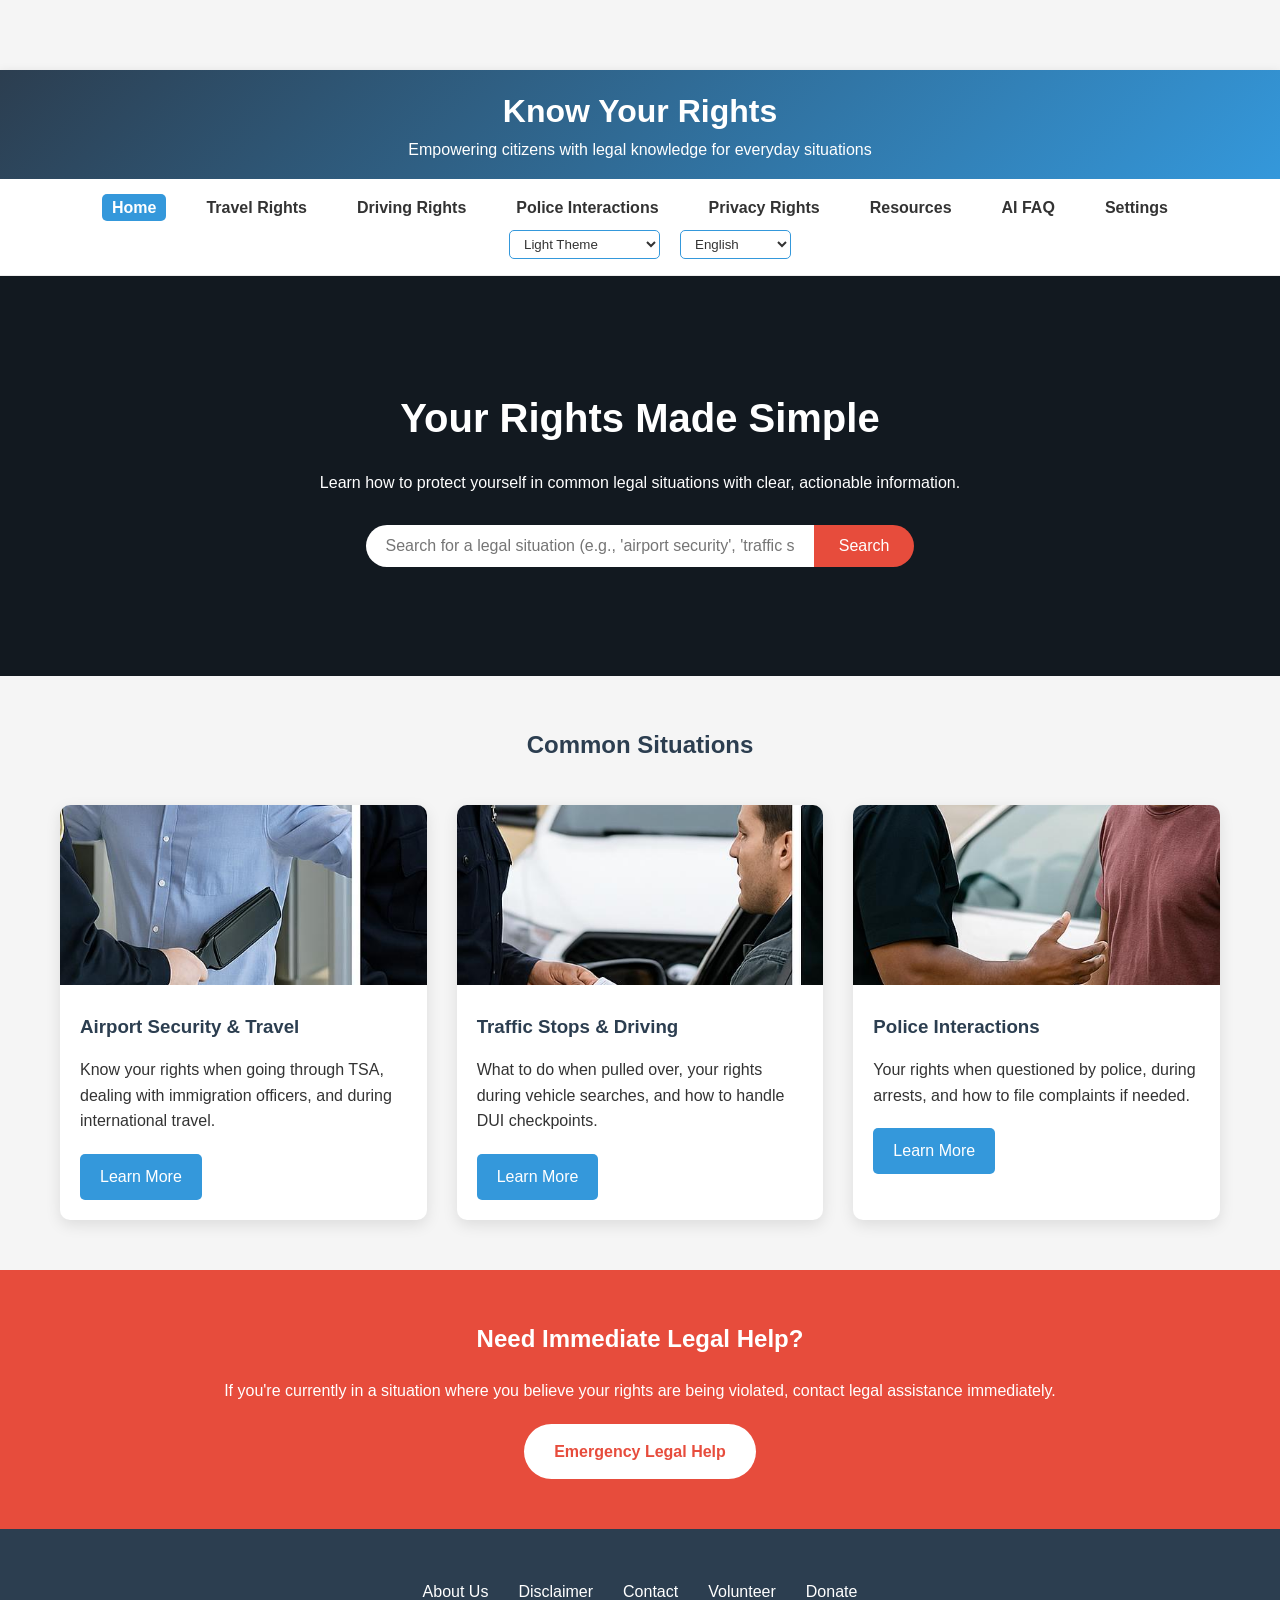
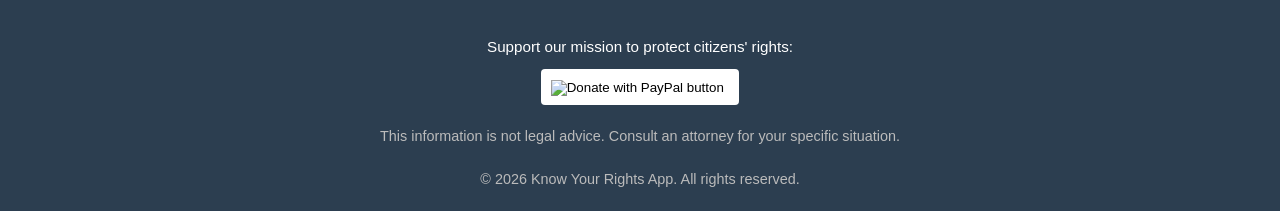
==== index.html @ 6a8055f2 "deploy: static site from legal101" ====
<!DOCTYPE html>
<html lang="en">
<head>
    <meta charset="UTF-8">
    <meta name="viewport" content="width=device-width, initial-scale=1.0">
    <title>Know Your Rights - Legal Help for Citizens</title>
    <link rel="stylesheet" href="styles.css">
</head>
<body>
    <header>
        <div class="container">
            <h1 id="main-title">Know Your Rights</h1>
            <p id="main-subtitle">Empowering citizens with legal knowledge for everyday situations</p>
        </div>
    </header>
    
    <nav>
        <div class="container">
            <ul class="nav-links">
                <li><a href="#" class="active" data-translate="nav_home">Home</a></li>
                <li><a href="#travel" data-translate="nav_travel">Travel Rights</a></li>
                <li><a href="#driving" data-translate="nav_driving">Driving Rights</a></li>
                <li><a href="#police" data-translate="nav_police">Police Interactions</a></li>
                <li><a href="#privacy" data-translate="nav_privacy">Privacy Rights</a></li>
                <li><a href="#resources" data-translate="nav_resources">Resources</a></li>
                <li><a href="#faq" data-translate="nav_faq">AI FAQ</a></li>
                <li><a href="#settings" data-translate="nav_settings">Settings</a></li>
            </ul>
            
            <div class="utility-controls">
                <select class="theme-selector" id="themeSelector">
                    <option value="default" data-translate="theme_light">Light Theme</option>
                    <option value="dark" data-translate="theme_dark">Dark Theme</option>
                    <option value="high-contrast" data-translate="theme_contrast">High Contrast</option>
                    <option value="nature" data-translate="theme_nature">Nature Theme</option>
                    <option value="ocean" data-translate="theme_ocean">Ocean Theme</option>
                    <option value="sunset" data-translate="theme_sunset">Sunset Theme</option>
                    <option value="accessible" data-translate="theme_accessible">Accessible Theme</option>
                </select>
                
                <select class="language-selector" id="languageSelector">
                    <option value="en" data-translate="lang_en">English</option>
                    <option value="es" data-translate="lang_es">Español</option>
                    <option value="fr" data-translate="lang_fr">Français</option>
                    <option value="de" data-translate="lang_de">Deutsch</option>
                    <option value="hi" data-translate="lang_hi">हिन्दी</option>
                    <option value="ar" data-translate="lang_ar">العربية</option>
                    <option value="zh" data-translate="lang_zh">中文</option>
                    <option value="ru" data-translate="lang_ru">Русский</option>
                    <option value="pt" data-translate="lang_pt">Português</option>
                    <option value="ja" data-translate="lang_ja">日本語</option>
                    <option value="ko" data-translate="lang_ko">한국어</option>
                    <option value="it" data-translate="lang_it">Italiano</option>
                    <option value="vi" data-translate="lang_vi">Tiếng Việt</option>
                    <option value="tl" data-translate="lang_tl">Tagalog</option>
                    <option value="fa" data-translate="lang_fa">فارسی</option>
                    <option value="pl" data-translate="lang_pl">Polski</option>
                    <option value="ur" data-translate="lang_ur">اردو</option>
                    <option value="bn" data-translate="lang_bn">বাংলা</option>
                    <option value="th" data-translate="lang_th">ไทย</option>
                    <option value="tr" data-translate="lang_tr">Türkçe</option>
                    <option value="he" data-translate="lang_he">עברית</option>
                    <option value="nl" data-translate="lang_nl">Nederlands</option>
                    <option value="sv" data-translate="lang_sv">Svenska</option>
                    <option value="no" data-translate="lang_no">Norsk</option>
                    <option value="fi" data-translate="lang_fi">Suomi</option>
                    <option value="da" data-translate="lang_da">Dansk</option>
                    <option value="hu" data-translate="lang_hu">Magyar</option>
                    <option value="cs" data-translate="lang_cs">Čeština</option>
                    <option value="el" data-translate="lang_el">Ελληνικά</option>
                    <option value="ro" data-translate="lang_ro">Română</option>
                    <option value="sk" data-translate="lang_sk">Slovenčina</option>
                </select>
            </div>
        </div>
    </nav>
    
    <section class="hero">
        <div class="hero-content">
            <h1 id="hero-title">Your Rights Made Simple</h1>
            <p id="hero-text">Learn how to protect yourself in common legal situations with clear, actionable information.</p>
            <div class="search-bar">
                <input type="text" id="search-input" placeholder="Search for a legal situation (e.g., 'airport security', 'traffic stop')..." data-translate="search_placeholder">
                <button id="search-button" data-translate="search_button">Search</button>
            </div>
        </div>
    </section>
    
    <section class="situations" id="situations">
        <div class="container">
            <h2 class="section-title" id="situations-title" data-translate="situations_title">Common Situations</h2>
            <div class="situation-cards">
                <div class="card">
                    <img src="assets/airport.jpg" alt="Airport Security">
                    <div class="card-content">
                        <h3 data-translate="card1_title">Airport Security & Travel</h3>
                        <p data-translate="card1_text">Know your rights when going through TSA, dealing with immigration officers, and during international travel.</p>
                        <a href="#travel" class="btn" data-translate="learn_more">Learn More</a>
                    </div>
                </div>
                
                <div class="card">
                    <img src="assets/traffic-stop.jpg" alt="Traffic Stop">
                    <div class="card-content">
                        <h3 data-translate="card2_title">Traffic Stops & Driving</h3>
                        <p data-translate="card2_text">What to do when pulled over, your rights during vehicle searches, and how to handle DUI checkpoints.</p>
                        <a href="#driving" class="btn" data-translate="learn_more">Learn More</a>
                    </div>
                </div>
                
                <div class="card">
                    <img src="assets/police-interaction.jpg" alt="Police Interaction">
                    <div class="card-content">
                        <h3 data-translate="card3_title">Police Interactions</h3>
                        <p data-translate="card3_text">Your rights when questioned by police, during arrests, and how to file complaints if needed.</p>
                        <a href="#police" class="btn" data-translate="learn_more">Learn More</a>
                    </div>
                </div>
            </div>
        </div>
    </section>
    
    <!-- AI FAQ Section -->
    <section class="ai-faq" id="faq">
        <div class="container">
            <h2 class="section-title" data-translate="faq_title">AI Legal Assistant</h2>
            <p class="text-center" data-translate="faq_subtitle">Get quick answers to common legal questions</p>
            
            <div class="faq-container">
                <div class="faq-item">
                    <div class="faq-question" data-translate="faq1_question">
                        What should I do if I'm stopped by police while driving?
                    </div>
                    <div class="faq-answer" data-translate="faq1_answer">
                        <p>When stopped by police while driving:</p>
                        <ul>
                            <li>Pull over safely and turn off your engine</li>
                            <li>Keep your hands visible on the steering wheel</li>
                            <li>Provide license, registration, and proof of insurance when asked</li>
                            <li>You have the right to remain silent beyond identifying information</li>
                            <li>You can refuse consent to a search of your vehicle</li>
                            <li>If issued a ticket, don't argue - you can contest it later</li>
                        </ul>
                    </div>
                </div>
                
                <div class="faq-item">
                    <div class="faq-question" data-translate="faq2_question">
                        Can TSA search my phone at the airport?
                    </div>
                    <div class="faq-answer" data-translate="faq2_answer">
                        <p>TSA's primary focus is security threats, not data. However:</p>
                        <ul>
                            <li>TSA generally doesn't search phone content without cause</li>
                            <li>Border agents have more authority to search devices</li>
                            <li>You can refuse to provide passwords, but devices might be detained</li>
                            <li>Consider traveling with a clean device or backup your data</li>
                            <li>You can request a supervisor if you feel rights are violated</li>
                        </ul>
                    </div>
                </div>
                
                <div class="faq-item">
                    <div class="faq-question" data-translate="faq3_question">
                        Do I have to answer police questions if I'm not under arrest?
                    </div>
                    <div class="faq-answer" data-translate="faq3_answer">
                        <p>Your rights in police encounters:</p>
                        <ul>
                            <li>You have the right to remain silent in all situations</li>
                            <li>You must provide identification if required by state law</li>
                            <li>You can ask "Am I free to leave?" to determine if you're detained</li>
                            <li>If not under arrest, you can politely refuse to answer questions</li>
                            <li>Never lie to police, as that can be a crime</li>
                        </ul>
                    </div>
                </div>
            </div>
            
            <div class="faq-input">
                <input type="text" id="faq-input" placeholder="Ask a legal question..." data-translate="faq_placeholder">
                <button id="ask-button" data-translate="faq_button">Ask</button>
            </div>
            
            <div id="ai-response" class="legal-doc" style="display: none; margin-top: 20px;">
                <h3 id="ai-response-title">AI Response</h3>
                <div id="ai-response-content"></div>
            </div>
            
            <!-- External Resources Integration -->
            <div class="external-resources" style="margin-top: 40px;">
                <h3 data-translate="external_resources_title">External Legal Resources</h3>
                <p data-translate="external_resources_subtitle">Our AI assistant is connected to these trusted legal sources</p>
                
                <div class="resource-list">
                    <div class="resource-connection">
                        <h4 data-translate="resource_case_law">Case Law Database</h4>
                        <div class="connection-status">
                            <span class="status-indicator connected"></span>
                            <span data-translate="status_connected">Connected</span>
                        </div>
                        <p data-translate="resource_case_law_desc">Real-time access to federal and state court decisions</p>
                    </div>
                    
                    <div class="resource-connection">
                        <h4 data-translate="resource_legal_ai">Legal AI Service</h4>
                        <div class="connection-status">
                            <span class="status-indicator connected"></span>
                            <span data-translate="status_connected">Connected</span>
                        </div>
                        <p data-translate="resource_legal_ai_desc">Specialized legal AI platform for complex questions</p>
                    </div>
                    
                    <div class="resource-connection">
                        <h4 data-translate="resource_jurisdiction">Jurisdiction Database</h4>
                        <div class="connection-status">
                            <span class="status-indicator disconnected"></span>
                            <span data-translate="status_disconnected">Not Connected</span>
                        </div>
                        <p data-translate="resource_jurisdiction_desc">State and local legal information systems</p>
                        <button class="btn btn-small" data-translate="connect_now">Connect Now</button>
                    </div>
                    
                    <div class="resource-connection">
                        <h4 data-translate="resource_expert">Expert Network</h4>
                        <div class="connection-status">
                            <span class="status-indicator disconnected"></span>
                            <span data-translate="status_disconnected">Not Connected</span>
                        </div>
                        <p data-translate="resource_expert_desc">Volunteer legal experts for complex questions</p>
                        <button class="btn btn-small" data-translate="connect_now">Connect Now</button>
                    </div>
                </div>
                
                <div class="emergency-resources">
                    <h4 data-translate="emergency_resources">Emergency Resources</h4>
                    <div class="emergency-resource-list">
                        <a href="#" class="emergency-resource-item">
                            <i class="resource-icon hotline-icon"></i>
                            <span data-translate="legal_hotline">Legal Hotline</span>
                        </a>
                        <a href="#" class="emergency-resource-item">
                            <i class="resource-icon attorney-icon"></i>
                            <span data-translate="attorney_referral">Attorney Referral</span>
                        </a>
                        <a href="#" class="emergency-resource-item">
                            <i class="resource-icon legal-aid-icon"></i>
                            <span data-translate="legal_aid">Legal Aid</span>
                        </a>
                        <a href="#" class="emergency-resource-item">
                            <i class="resource-icon report-icon"></i>
                            <span data-translate="report_violation">Report Violation</span>
                        </a>
                    </div>
                </div>
            </div>

            <!-- NEW: Panel to display emergency resource info -->
            <div id="emergency-info-panel" class="legal-doc info-panel" style="display: none; margin-top: 30px; padding: 20px; border: 1px solid #ccc; border-radius: 8px; background-color: #f9f9f9;">
                 <!-- Content will be added here by JavaScript -->
            </div>
        </div>
    </section>
    
    <section class="emergency-section">
        <div class="container">
            <h2 id="emergency-title" data-translate="emergency_title">Need Immediate Legal Help?</h2>
            <p id="emergency-text" data-translate="emergency_text">If you're currently in a situation where you believe your rights are being violated, contact legal assistance immediately.</p>
            <a href="#" class="emergency-btn" id="emergency-button" data-translate="emergency_button">Emergency Legal Help</a>
        </div>
    </section>
    
    <section class="resources" id="resources">
        <div class="container">
            <h2 class="section-title" id="resources-title" data-translate="resources_title">Legal Resources</h2>
            <div class="resource-list">
                <div class="resource-item clickable-resource" data-resource-type="rights-cards">
                    <h3 data-translate="resource1_title">Downloadable Rights Cards</h3>
                    <p data-translate="resource1_text">Printable cards summarizing your rights in various situations to keep in your wallet or phone.</p>
                </div>
                
                <div class="resource-item clickable-resource" data-resource-type="complaint-letters">
                    <h3 data-translate="resource2_title">Sample Complaint Letters</h3>
                    <p data-translate="resource2_text">Templates for filing complaints against authorities when your rights are violated.</p>
                </div>
                
                <div class="resource-item clickable-resource" data-resource-type="state-laws">
                    <h3 data-translate="resource3_title">State-Specific Laws</h3>
                    <p data-translate="resource3_text">Detailed information about laws that vary by state regarding consent, recording, and more.</p>
                </div>
                
                <div class="resource-item clickable-resource" data-resource-type="legal-aid-dir">
                    <h3 data-translate="resource4_title">Legal Aid Directory</h3>
                    <p data-translate="resource4_text">Find free or low-cost legal assistance in your area for various situations.</p>
                </div>
            </div>

            <!-- NEW: Panel to display resource details -->
            <div id="resource-info-panel" class="legal-doc info-panel" style="display: none; margin-top: 30px; padding: 20px; border: 1px solid #ccc; border-radius: 8px; background-color: #f9f9f9;">
                 <!-- Content will be added here by JavaScript -->
            </div>

            <a href="#" class="back-btn" data-translate="back_top">Back to Top</a>
        </div>
    </section>
    
    <!-- Settings Section -->
    <section id="settings" class="legal-doc">
        <div class="container">
            <h2 data-translate="settings_title">Settings & Configuration</h2>
            
            <div class="settings-container">
                <!-- API Configuration -->
                <div class="settings-group">
                    <h3 data-translate="settings_api_title">Legal API Integration</h3>
                    <div class="settings-controls">
                        <div class="setting-item">
                            <label for="apiProvider" data-translate="settings_api_provider">API Provider:</label>
                            <select id="apiProvider" class="settings-select">
                                <option value="default" data-translate="settings_api_default">Default Legal Service</option>
                                <option value="openai" data-translate="settings_api_openai">OpenAI Service</option>
                                <option value="lexisnexis" data-translate="settings_api_lexisnexis">LexisNexis Integration</option>
                                <option value="westlaw" data-translate="settings_api_westlaw">Westlaw Integration</option>
                            </select>
                        </div>
                        
                        <div class="setting-item">
                            <label for="apiKey" data-translate="settings_api_key">API Key:</label>
                            <input type="password" id="apiKey" class="settings-input" placeholder="Enter your API key">
                        </div>
                        
                        <div class="setting-item">
                            <label for="apiCaching" data-translate="settings_api_caching">Response Caching:</label>
                            <select id="apiCaching" class="settings-select">
                                <option value="enabled" data-translate="settings_enabled">Enabled</option>
                                <option value="disabled" data-translate="settings_disabled">Disabled</option>
                            </select>
                        </div>
                        
                        <div class="setting-item">
                            <label for="apiOfflineMode" data-translate="settings_api_offline">Offline Mode:</label>
                            <select id="apiOfflineMode" class="settings-select">
                                <option value="auto" data-translate="settings_auto">Automatic</option>
                                <option value="always" data-translate="settings_always">Always</option>
                                <option value="never" data-translate="settings_never">Never</option>
                            </select>
                        </div>
                    </div>
                </div>
                
                <!-- Theme Configuration -->
                <div class="settings-group">
                    <h3 data-translate="settings_theme_title">Theme Configuration</h3>
                    <div class="settings-controls">
                        <div class="setting-item">
                            <label for="themeMode" data-translate="settings_theme_mode">Theme Mode:</label>
                            <select id="themeMode" class="settings-select">
                                <option value="default" data-translate="settings_theme_light">Light</option>
                                <option value="dark" data-translate="settings_theme_dark">Dark</option>
                                <option value="high-contrast" data-translate="settings_theme_contrast">High Contrast</option>
                                <option value="auto" data-translate="settings_theme_auto">Auto (System)</option>
                            </select>
                        </div>
                        
                        <div class="setting-item">
                            <label for="themeFontSize" data-translate="settings_theme_font_size">Font Size:</label>
                            <select id="themeFontSize" class="settings-select">
                                <option value="small" data-translate="settings_theme_small">Small</option>
                                <option value="medium" selected data-translate="settings_theme_medium">Medium</option>
                                <option value="large" data-translate="settings_theme_large">Large</option>
                                <option value="x-large" data-translate="settings_theme_xlarge">Extra Large</option>
                            </select>
                        </div>
                        
                        <div class="setting-item">
                            <label for="themeAnimations" data-translate="settings_theme_animations">Animations:</label>
                            <select id="themeAnimations" class="settings-select">
                                <option value="enabled" data-translate="settings_enabled">Enabled</option>
                                <option value="reduced" data-translate="settings_reduced">Reduced</option>
                                <option value="disabled" data-translate="settings_disabled">Disabled</option>
                            </select>
                        </div>
                        
                        <div class="setting-item">
                            <label for="emergencyAppearance" data-translate="settings_theme_emergency">Emergency Mode Appearance:</label>
                            <select id="emergencyAppearance" class="settings-select">
                                <option value="standard" data-translate="settings_theme_standard">Standard</option>
                                <option value="discreet" data-translate="settings_theme_discreet">Discreet</option>
                                <option value="high-visibility" data-translate="settings_theme_high_visibility">High Visibility</option>
                            </select>
                        </div>
                    </div>
                </div>
                
                <!-- Language Configuration -->
                <div class="settings-group">
                    <h3 data-translate="settings_language_title">Language Settings</h3>
                    <div class="settings-controls">
                        <div class="setting-item">
                            <label for="primaryLanguage" data-translate="settings_language_primary">Primary Language:</label>
                            <select id="primaryLanguage" class="settings-select">
                                <option value="en" data-translate="lang_en">English</option>
                                <option value="es" data-translate="lang_es">Español</option>
                                <option value="fr" data-translate="lang_fr">Français</option>
                                <option value="de" data-translate="lang_de">Deutsch</option>
                                <option value="hi" data-translate="lang_hi">हिन्दी</option>
                                <option value="ar" data-translate="lang_ar">العربية</option>
                                <option value="zh" data-translate="lang_zh">中文</option>
                                <option value="ru" data-translate="lang_ru">Русский</option>
                                <option value="pt" data-translate="lang_pt">Português</option>
                                <option value="ja" data-translate="lang_ja">日本語</option>
                                <option value="ko" data-translate="lang_ko">한국어</option>
                                <option value="it" data-translate="lang_it">Italiano</option>
                                <option value="vi" data-translate="lang_vi">Tiếng Việt</option>
                                <option value="tl" data-translate="lang_tl">Tagalog</option>
                                <option value="fa" data-translate="lang_fa">فارسی</option>
                                <option value="pl" data-translate="lang_pl">Polski</option>
                                <option value="ur" data-translate="lang_ur">اردو</option>
                                <option value="bn" data-translate="lang_bn">বাংলা</option>
                                <option value="th" data-translate="lang_th">ไทย</option>
                                <option value="tr" data-translate="lang_tr">Türkçe</option>
                                <option value="he" data-translate="lang_he">עברית</option>
                            </select>
                        </div>
                        
                        <div class="setting-item">
                            <label for="languageTerminology" data-translate="settings_language_terminology">Terminology Style:</label>
                            <select id="languageTerminology" class="settings-select">
                                <option value="formal" data-translate="settings_language_formal">Formal Legal</option>
                                <option value="simple" selected data-translate="settings_language_simple">Simple Explanations</option>
                                <option value="technical" data-translate="settings_language_technical">Technical</option>
                            </select>
                        </div>
                        
                        <div class="setting-item">
                            <label for="autoDetect" data-translate="settings_language_autodetect">Auto-Detect Language:</label>
                            <select id="autoDetect" class="settings-select">
                                <option value="enabled" data-translate="settings_enabled">Enabled</option>
                                <option value="disabled" data-translate="settings_disabled">Disabled</option>
                            </select>
                        </div>
                        
                        <div class="setting-item">
                            <label for="voiceLanguage" data-translate="settings_language_voice">Voice Recognition Language:</label>
                            <select id="voiceLanguage" class="settings-select">
                                <option value="same" data-translate="settings_language_same_as_display">Same as Display</option>
                                <option value="en" data-translate="lang_en">English</option>
                                <option value="es" data-translate="lang_es">Español</option>
                                <option value="fr" data-translate="lang_fr">Français</option>
                                <option value="de" data-translate="lang_de">Deutsch</option>
                            </select>
                        </div>
                    </div>
                </div>
                
                <div class="settings-actions">
                    <button id="saveSettings" class="btn" data-translate="settings_save">Save Settings</button>
                    <button id="resetSettings" class="btn btn-secondary" data-translate="settings_reset">Reset to Defaults</button>
                </div>
            </div>
            
            <a href="#" class="back-btn" data-translate="back_top">Back to Top</a>
        </div>
    </section>
    
    <!-- Detailed Legal Information Sections (same as before, with translation attributes added) -->
    <section id="travel" class="legal-doc">
        <div class="container">
            <h2 data-translate="travel_title">Travel Rights at Airports and Borders</h2>
            
            <h3 data-translate="travel_tsa">TSA Security Checkpoints</h3>
            <ul>
                <li data-translate="travel_tsa1">You have the right to refuse a full-body scan and opt for a pat-down instead</li>
                <li data-translate="travel_tsa2">TSA cannot detain you without reasonable suspicion</li>
                <li data-translate="travel_tsa3">You can request a private screening if you're uncomfortable with the public process</li>
                <li data-translate="travel_tsa4">TSA cannot search the contents of your phone or laptop without a warrant</li>
            </ul>
            
            <!-- Other travel sections with translation attributes -->
            
            <a href="#" class="back-btn" data-translate="back_top">Back to Top</a>
        </div>
    </section>
    
    <!-- Driving Rights Section -->
    <section id="driving" class="legal-doc">
        <div class="container">
            <h2 data-translate="driving_title">Your Rights When Driving</h2>
            
            <h3 data-translate="driving_traffic_stop_header">During a Traffic Stop:</h3>
            <ul data-translate="driving_traffic_stop_list">
                <li>Stay calm and keep your hands visible (e.g., on the steering wheel).</li>
                <li>If it's dark, turn on your inside car light.</li>
                <li>Tell the officer before you reach for your license, registration, or insurance.</li>
                <li>Give the officer these documents if they ask for them.</li>
                <li>You generally have the right to remain silent and not answer questions beyond providing your documents.</li>
            </ul>

            <h3 data-translate="driving_search_header">Vehicle Searches:</h3>
            <ul data-translate="driving_search_list">
                <li>Police usually need a warrant, your permission (consent), or a strong reason (probable cause) to search your car.</li>
                <li>You have the right to say NO to a search. Clearly state: "I do not consent to a search."</li>
                <li>Saying no isn't an admission of guilt.</li>
            </ul>
            
            <h3 data-translate="driving_dui_header">DUI Checkpoints/Stops:</h3>
            <ul data-translate="driving_dui_list">
                <li>Field sobriety tests (like walking a line) are often voluntary. You can usually refuse these.</li>
                <li>Refusing a breathalyzer or blood test might lead to penalties like license suspension, even if you aren't charged with DUI (laws vary by state).</li>
                <li>You still have the right to remain silent.</li>
            </ul>

            <a href="#" class="back-btn" data-translate="back_top">Back to Top</a>
        </div>
    </section>

    <!-- Police Interactions Section -->
    <section id="police" class="legal-doc">
        <div class="container">
            <h2 data-translate="police_title">Interacting with Police</h2>

            <h3 data-translate="police_questioning_header">If Police Question You:</h3>
            <ul data-translate="police_questioning_list">
                <li>You have the right to remain silent (5th Amendment). You don't have to answer questions about where you're going, what you're doing, or anything else.</li>
                <li>You can say: "I am exercising my right to remain silent."</li>
                <li>In some states ('Stop and Identify' states), you might have to give your name if police suspect you of a crime.</li>
                <li>Ask "Am I free to leave?". If they say yes, you can calmly walk away.</li>
                <li>Never lie to the police.</li>
            </ul>

            <h3 data-translate="police_arrest_header">If You Are Arrested:</h3>
            <ul data-translate="police_arrest_list">
                <li>Do not resist the arrest, even if you feel it's unfair.</li>
                <li>Say clearly: "I wish to remain silent and I want a lawyer."</li>
                <li>Do not say anything else, sign anything, or make any decisions without a lawyer present.</li>
                <li>You usually have the right to make a local phone call.</li>
            </ul>

            <h3 data-translate="police_recording_header">Recording Police:</h3>
            <ul data-translate="police_recording_list">
                <li>In most public places, you generally have the right to record police officers (video and audio) as long as you don't interfere with their duties.</li>
                <li>Laws can vary, so be aware of your local rules.</li>
            </ul>
            
            <h3 data-translate="police_complaints_header">Filing Complaints:</h3>
             <p data-translate="police_complaints_text">If you believe your rights were violated, you can file a complaint against the officer(s) involved. You can usually do this through the police department's internal affairs division or a civilian oversight board. Gather details like officer names, badge numbers, patrol car numbers, witness information, and specific events.</p>

            <a href="#" class="back-btn" data-translate="back_top">Back to Top</a>
        </div>
    </section>

    <!-- Privacy Rights Section -->
    <section id="privacy" class="legal-doc">
        <div class="container">
            <h2 data-translate="privacy_title">Your Privacy Rights</h2>

            <h3 data-translate="privacy_search_header">Protection from Searches (4th Amendment):</h3>
            <ul data-translate="privacy_search_list">
                <li>Your body, home, car, and belongings are generally protected from unreasonable searches by the government.</li>
                <li>Police usually need a warrant based on probable cause to search your home.</li>
                <li>There are exceptions (like emergencies or if evidence is in plain view), but you generally don't have to let police into your home without a warrant.</li>
                <li>You can refuse to consent to a search of your property or person.</li>
            </ul>

            <h3 data-translate="privacy_devices_header">Your Digital Devices (Phones, Laptops):</h3>
            <ul data-translate="privacy_devices_list">
                <li>Police generally need a warrant to search the data on your phone or computer, even if you are arrested (Riley v. California).</li>
                <li>At the border (including airports for international travel), rules are different, and agents have more power to search devices. You can refuse to give passwords, but your device might be detained.</li>
                <li>Consider using strong passwords and encryption.</li>
            </ul>

             <h3 data-translate="privacy_info_header">Protecting Your Information:</h3>
            <ul data-translate="privacy_info_list">
                <li>Be mindful of what personal information you share.</li>
                <li>You have the right to remain silent to protect yourself from self-incrimination (5th Amendment).</li>
            </ul>

            <a href="#" class="back-btn" data-translate="back_top">Back to Top</a>
        </div>
    </section>

    <!-- Other legal doc sections (driving, police, privacy) would follow same pattern -->
    
    <footer>
        <div class="container">
            <div class="footer-links">
                <a href="#" data-translate="footer_about">About Us</a>
                <a href="#" data-translate="footer_disclaimer">Disclaimer</a>
                <a href="#" data-translate="footer_contact">Contact</a>
                <a href="#" data-translate="footer_volunteer">Volunteer</a>
                <a href="#" data-translate="footer_donate">Donate</a>
            </div>
            
            <div class="donation-container">
                <p class="donation-text" data-translate="footer_donation_text">Support our mission to protect citizens' rights:</p>
                <form action="https://www.paypal.com/donate" method="post" target="_top" class="donation-form">
                    <input type="hidden" name="business" value="WRZ8DYSUSX6PU" />
                    <input type="hidden" name="no_recurring" value="0" />
                    <input type="hidden" name="item_name" value="For The people to Protect Rights" />
                    <input type="hidden" name="currency_code" value="USD" />
                    <input type="image" src="https://www.paypalobjects.com/en_US/i/btn/btn_donate_SM.gif" border="0" name="submit" title="PayPal - The safer, easier way to pay online!" alt="Donate with PayPal button" />
                    <img alt="" border="0" src="https://www.paypal.com/en_US/i/scr/pixel.gif" width="1" height="1" />
                </form>
            </div>
            
            <p class="copyright" data-translate="footer_disclaimer_text">This information is not legal advice. Consult an attorney for your specific situation.</p>
            <p class="copyright">&copy; <span id="current-year"></span> <span data-translate="footer_copyright">Know Your Rights App. All rights reserved.</span></p>
        </div>
    </footer>

    <script src="script.js"></script>
</body>
</html>
---- styles.css ----
:root {
    --primary-color: #2c3e50;
    --secondary-color: #3498db;
    --accent-color: #e74c3c;
    --light-color: #ecf0f1;
    --dark-color: #2c3e50;
    --text-color: #333;
    --bg-color: #f5f5f5;
    --card-bg: white;
    --header-bg: linear-gradient(135deg, var(--primary-color), var(--secondary-color));
    --nav-bg: white;
    --footer-bg: var(--dark-color);
}

/* Dark Theme */
.theme-dark {
    --primary-color: #3498db;
    --secondary-color: #2980b9;
    --accent-color: #e74c3c;
    --light-color: #34495e;
    --dark-color: #2c3e50;
    --text-color: #ecf0f1;
    --bg-color: #2c3e50;
    --card-bg: #34495e;
    --header-bg: linear-gradient(135deg, var(--dark-color), var(--light-color));
    --nav-bg: var(--dark-color);
    --footer-bg: var(--dark-color);
}

/* High Contrast Theme */
.theme-high-contrast {
    --primary-color: #000000;
    --secondary-color: #ffffff;
    --accent-color: #ff0000;
    --light-color: #ffffff;
    --dark-color: #000000;
    --text-color: #000000;
    --bg-color: #ffffff;
    --card-bg: #ffffff;
    --header-bg: linear-gradient(135deg, #000000, #333333);
    --nav-bg: #000000;
    --footer-bg: #000000;
}

/* Nature Theme */
.theme-nature {
    --primary-color: #2e7d32;
    --secondary-color: #4caf50;
    --accent-color: #ff9800;
    --light-color: #e8f5e9;
    --dark-color: #1b5e20;
    --text-color: #33691e;
    --bg-color: #f1f8e9;
    --card-bg: white;
    --header-bg: linear-gradient(135deg, #2e7d32, #81c784);
    --nav-bg: white;
    --footer-bg: #2e7d32;
}

/* Ocean Theme */
.theme-ocean {
    --primary-color: #0277bd;
    --secondary-color: #29b6f6;
    --accent-color: #f57c00;
    --light-color: #e1f5fe;
    --dark-color: #01579b;
    --text-color: #0d47a1;
    --bg-color: #e3f2fd;
    --card-bg: white;
    --header-bg: linear-gradient(135deg, #0277bd, #4fc3f7);
    --nav-bg: white;
    --footer-bg: #0277bd;
}

/* Sunset Theme */
.theme-sunset {
    --primary-color: #ad1457;
    --secondary-color: #ec407a;
    --accent-color: #ffa000;
    --light-color: #fce4ec;
    --dark-color: #880e4f;
    --text-color: #c2185b;
    --bg-color: #fce4ec;
    --card-bg: white;
    --header-bg: linear-gradient(135deg, #ad1457, #f48fb1);
    --nav-bg: white;
    --footer-bg: #ad1457;
}

/* Accessible Theme */
.theme-accessible {
    --primary-color: #023047;
    --secondary-color: #219ebc;
    --accent-color: #fb8500;
    --light-color: #f1faee;
    --dark-color: #023047;
    --text-color: #000000;
    --bg-color: #ffffff;
    --card-bg: #f1faee;
    --header-bg: linear-gradient(135deg, #023047, #219ebc);
    --nav-bg: #f1faee;
    --footer-bg: #023047;
}

* {
    margin: 0;
    padding: 0;
    box-sizing: border-box;
    font-family: 'Segoe UI', Tahoma, Geneva, Verdana, sans-serif;
}

body {
    background-color: var(--bg-color);
    color: var(--text-color);
    line-height: 1.6;
    transition: all 0.3s ease;
    padding-top: 70px;
}

header {
    background: var(--header-bg);
    color: white;
    padding: 1rem 0;
    text-align: center;
    box-shadow: 0 2px 10px rgba(0,0,0,0.1);
}

.container {
    max-width: 1200px;
    margin: 0 auto;
    padding: 0 20px;
}

nav {
    background-color: var(--nav-bg);
    padding: 1rem;
    border-bottom: 1px solid #eee;
    position: sticky;
    top: 0;
    z-index: 100;
    display: flex;
    justify-content: space-between;
    align-items: center;
    flex-wrap: wrap;
    width: 100%;
}

.nav-links {
    display: flex;
    justify-content: center;
    list-style: none;
    flex-wrap: wrap;
}

.nav-links li {
    margin: 0 15px;
}

.nav-links li a {
    text-decoration: none;
    color: var(--text-color);
    font-weight: 600;
    padding: 5px 10px;
    border-radius: 5px;
    transition: all 0.3s ease;
}

.nav-links li a:hover, .nav-links li a.active {
    background-color: var(--secondary-color);
    color: white;
}

.theme-selector, .language-selector {
    margin-left: 20px;
    padding: 5px 10px;
    border-radius: 5px;
    border: 1px solid var(--secondary-color);
    background-color: var(--card-bg);
    color: var(--text-color);
    cursor: pointer;
    position: relative;
    z-index: 1;
}

.utility-controls {
    display: flex;
    align-items: center;
    flex-wrap: wrap;
    justify-content: center;
    margin-top: 10px;
}

.hero {
    background-color: #2c3e50; /* Fallback background color */
    height: 400px;
    display: flex;
    align-items: center;
    justify-content: center;
    text-align: center;
    color: white;
    position: relative;
}

.hero::before {
    content: '';
    position: absolute;
    top: 0;
    left: 0;
    width: 100%;
    height: 100%;
    background: rgba(0,0,0,0.6);
    z-index: 0;
}

.hero-content {
    position: relative;
    z-index: 1;
    max-width: 800px;
    padding: 0 20px;
}

.hero h1 {
    font-size: 2.5rem;
    margin-bottom: 20px;
}

.search-bar {
    margin-top: 30px;
    display: flex;
    justify-content: center;
}

.search-bar input {
    padding: 12px 20px;
    width: 70%;
    border: none;
    border-radius: 30px 0 0 30px;
    font-size: 1rem;
    outline: none;
}

.search-bar button {
    padding: 12px 25px;
    background-color: var(--accent-color);
    color: white;
    border: none;
    border-radius: 0 30px 30px 0;
    cursor: pointer;
    font-size: 1rem;
    transition: all 0.3s ease;
}

.search-bar button:hover {
    background-color: #c0392b;
}

.situations {
    padding: 50px 0;
}

.section-title {
    text-align: center;
    margin-bottom: 40px;
    color: var(--primary-color);
}

.situation-cards {
    display: grid;
    grid-template-columns: repeat(auto-fill, minmax(300px, 1fr));
    gap: 30px;
}

.card {
    background-color: var(--card-bg);
    border-radius: 10px;
    overflow: hidden;
    box-shadow: 0 5px 15px rgba(0,0,0,0.1);
    transition: transform 0.3s ease;
}

.card:hover {
    transform: translateY(-10px);
}

.card img {
    width: 100%;
    height: 180px;
    object-fit: cover;
}

.card-content {
    padding: 20px;
}

.card h3 {
    margin-bottom: 15px;
    color: var(--primary-color);
}

.card p {
    margin-bottom: 20px;
    color: var(--text-color);
}

.btn {
    display: inline-block;
    padding: 10px 20px;
    background-color: var(--secondary-color);
    color: white;
    text-decoration: none;
    border-radius: 5px;
    transition: all 0.3s ease;
}

.btn:hover {
    background-color: #2980b9;
}

.emergency-section {
    background-color: var(--accent-color);
    color: white;
    padding: 50px 0;
    text-align: center;
}

.emergency-section h2 {
    margin-bottom: 20px;
}

.emergency-btn {
    display: inline-block;
    padding: 15px 30px;
    background-color: white;
    color: var(--accent-color);
    text-decoration: none;
    border-radius: 30px;
    font-weight: bold;
    margin-top: 20px;
    transition: all 0.3s ease;
}

.emergency-btn:hover {
    transform: scale(1.05);
    box-shadow: 0 5px 15px rgba(0,0,0,0.2);
}

.resources {
    padding: 50px 0;
    background-color: var(--light-color);
}

.resource-list {
    display: grid;
    grid-template-columns: repeat(auto-fill, minmax(250px, 1fr));
    gap: 20px;
    margin-top: 30px;
}

.resource-item {
    background-color: var(--card-bg);
    padding: 20px;
    border-radius: 5px;
    box-shadow: 0 3px 10px rgba(0,0,0,0.1);
}

.resource-item h3 {
    margin-bottom: 10px;
    color: var(--primary-color);
}

/* AI FAQ Section */
.ai-faq {
    padding: 50px 0;
    background-color: var(--bg-color);
}

.faq-container {
    max-width: 800px;
    margin: 0 auto;
}

.faq-item {
    background-color: var(--card-bg);
    margin-bottom: 15px;
    border-radius: 8px;
    overflow: hidden;
    box-shadow: 0 3px 10px rgba(0,0,0,0.1);
}

.faq-question {
    padding: 15px 20px;
    background-color: var(--secondary-color);
    color: white;
    cursor: pointer;
    display: flex;
    justify-content: space-between;
    align-items: center;
}

.faq-answer {
    padding: 20px;
    display: none;
}

.faq-answer.active {
    display: block;
}

.faq-input {
    margin-top: 30px;
    display: flex;
}

.faq-input input {
    flex: 1;
    padding: 12px 20px;
    border: 1px solid var(--secondary-color);
    border-radius: 30px 0 0 30px;
    font-size: 1rem;
    outline: none;
    background-color: var(--card-bg);
    color: var(--text-color);
}

.faq-input button {
    padding: 12px 25px;
    background-color: var(--accent-color);
    color: white;
    border: none;
    border-radius: 0 30px 30px 0;
    cursor: pointer;
    font-size: 1rem;
}

footer {
    background-color: var(--footer-bg);
    color: white;
    padding: 50px 0 20px;
    text-align: center;
}

.footer-links {
    display: flex;
    justify-content: center;
    flex-wrap: wrap;
    margin-bottom: 30px;
}

.footer-links a {
    color: white;
    margin: 0 15px;
    text-decoration: none;
}

.footer-links a:hover {
    text-decoration: underline;
}

.copyright {
    margin-top: 20px;
    font-size: 0.9rem;
    color: #bbb;
}

/* Legal document styling */
.legal-doc {
    background-color: var(--card-bg);
    padding: 30px;
    border-radius: 5px;
    box-shadow: 0 3px 10px rgba(0,0,0,0.1);
    margin: 30px 0;
}

.legal-doc h2 {
    color: var(--primary-color);
    margin-bottom: 20px;
    border-bottom: 2px solid var(--secondary-color);
    padding-bottom: 10px;
}

.legal-doc h3 {
    color: var(--secondary-color);
    margin: 20px 0 10px;
}

.legal-doc p, .legal-doc ul {
    margin-bottom: 15px;
}

.legal-doc ul {
    padding-left: 20px;
}

.back-btn {
    display: inline-block;
    margin-top: 20px;
    color: var(--secondary-color);
    text-decoration: none;
    font-weight: bold;
}

.back-btn:hover {
    text-decoration: underline;
}

/* Settings Section Styles */
.settings-container {
    margin: 30px 0;
}

.settings-group {
    background-color: var(--card-bg);
    border-radius: 8px;
    padding: 20px;
    margin-bottom: 30px;
    box-shadow: 0 3px 10px rgba(0,0,0,0.1);
}

.settings-group h3 {
    color: var(--primary-color);
    margin-bottom: 20px;
    border-bottom: 1px solid var(--secondary-color);
    padding-bottom: 10px;
}

.settings-controls {
    display: grid;
    grid-template-columns: repeat(auto-fill, minmax(300px, 1fr));
    gap: 20px;
}

.setting-item {
    margin-bottom: 15px;
}

.setting-item label {
    display: block;
    margin-bottom: 5px;
    font-weight: 600;
    color: var(--text-color);
}

.settings-select, .settings-input {
    width: 100%;
    padding: 10px;
    border-radius: 5px;
    border: 1px solid #ccc;
    background-color: var(--card-bg);
    color: var(--text-color);
}

.settings-actions {
    display: flex;
    justify-content: center;
    gap: 20px;
    margin-top: 20px;
}

.btn-secondary {
    background-color: #95a5a6;
}

.btn-small {
    padding: 5px 10px;
    font-size: 0.9rem;
}

/* External Resources Styles */
.external-resources {
    background-color: var(--card-bg);
    border-radius: 8px;
    padding: 20px;
    margin-top: 30px;
    box-shadow: 0 3px 10px rgba(0,0,0,0.1);
}

.external-resources h3 {
    color: var(--primary-color);
    margin-bottom: 10px;
}

.external-resources p {
    margin-bottom: 20px;
    color: var(--text-color);
}

.resource-connection {
    background-color: var(--bg-color);
    padding: 15px;
    border-radius: 5px;
    margin-bottom: 15px;
    display: flex;
    flex-direction: column;
}

.resource-connection h4 {
    margin-bottom: 5px;
    color: var(--primary-color);
}

.connection-status {
    display: flex;
    align-items: center;
    margin-bottom: 10px;
}

.status-indicator {
    width: 10px;
    height: 10px;
    border-radius: 50%;
    margin-right: 10px;
}

.connected {
    background-color: #2ecc71;
}

.disconnected {
    background-color: #e74c3c;
}

.emergency-resources {
    margin-top: 30px;
}

.emergency-resource-list {
    display: flex;
    flex-wrap: wrap;
    gap: 15px;
    margin-top: 15px;
}

.emergency-resource-item {
    display: flex;
    align-items: center;
    padding: 10px 15px;
    background-color: var(--secondary-color);
    color: white;
    border-radius: 5px;
    text-decoration: none;
    transition: all 0.3s ease;
}

.emergency-resource-item:hover {
    background-color: #2980b9;
    transform: translateY(-3px);
}

.resource-icon {
    width: 20px;
    height: 20px;
    margin-right: 10px;
    background-color: white;
    mask-size: contain;
    mask-repeat: no-repeat;
    mask-position: center;
}

/* AI Disclaimer Styles */
.ai-disclaimer {
    margin-top: 15px;
    padding: 10px;
    background-color: var(--light-color);
    border-left: 3px solid var(--accent-color);
    font-style: italic;
}

/* Font Size Settings */
.font-small {
    font-size: 0.9rem;
}

.font-medium {
    font-size: 1rem;
}

.font-large {
    font-size: 1.2rem;
}

.font-xlarge {
    font-size: 1.4rem;
}

/* Add search highlight styling */
.search-highlight {
    background-color: #ffeb3b;
    color: #333;
    padding: 0 2px;
    border-radius: 2px;
    font-weight: bold;
}

/* Style for the info panel */
.info-panel {
    background-color: #e9ecef;
    border-left: 5px solid var(--secondary-color);
    padding: 15px;
    margin-top: 20px;
    border-radius: 5px;
}

.info-panel h4 {
    margin-top: 0;
    margin-bottom: 10px;
    color: var(--primary-color);
}

.info-panel ul {
    margin-left: 20px;
    margin-bottom: 10px;
}

.info-panel a {
    color: var(--secondary-color);
    text-decoration: none;
}

.info-panel a:hover {
    text-decoration: underline;
}

/* Template Form Styles */
.template-container {
    background-color: var(--card-bg);
    border-radius: 8px;
    padding: 20px;
    max-width: 900px;
    margin: 0 auto;
}

.template-container h3 {
    color: var(--primary-color);
    margin-bottom: 20px;
    border-bottom: 2px solid var(--secondary-color);
    padding-bottom: 10px;
}

.template-form {
    display: grid;
    grid-template-columns: repeat(2, 1fr);
    gap: 15px;
}

.form-group {
    margin-bottom: 15px;
}

.form-group.full-width {
    grid-column: span 2;
}

.form-group label {
    display: block;
    margin-bottom: 5px;
    font-weight: 600;
    color: var(--text-color);
}

.form-input, .form-textarea {
    width: 100%;
    padding: 10px;
    border-radius: 5px;
    border: 1px solid #ccc;
    font-size: 0.95rem;
    background-color: var(--card-bg);
    color: var(--text-color);
}

.form-textarea {
    resize: vertical;
    min-height: 100px;
}

.form-actions {
    grid-column: span 2;
    display: flex;
    justify-content: center;
    gap: 15px;
    margin-top: 20px;
}

.template-preview {
    background-color: var(--card-bg);
    border: 1px solid #ddd;
    border-radius: 8px;
    padding: 40px;
    margin-top: 20px;
}

.preview-content {
    font-family: 'Times New Roman', Times, serif;
    line-height: 1.5;
    color: var(--text-color);
}

.letter-header, .letter-body, .letter-closing {
    margin-bottom: 30px;
}

.letter-body p {
    text-align: justify;
    margin-bottom: 15px;
}

/* Print styles */
@media print {
    body * {
        visibility: hidden;
    }
    
    .template-preview, .template-preview * {
        visibility: visible;
    }
    
    .template-preview {
        position: absolute;
        left: 0;
        top: 0;
        width: 100%;
        padding: 2cm;
        background: white;
        color: black;
        border: none;
    }
}

@media (max-width: 768px) {
    nav {
        flex-direction: column;
    }
    
    .nav-links {
        flex-direction: column;
        align-items: center;
        justify-content: space-around;
        width: 100%;
        margin-top: 10px;
    }
    
    .nav-links li {
        margin: 5px;
    }
    
    .utility-controls {
        width: 100%;
        justify-content: center;
        margin-top: 10px;
    }
    
    .theme-selector, .language-selector {
        margin: 5px;
    }
    
    body {
        padding-top: 120px;
    }
    
    .hero h1 {
        font-size: 2rem;
    }
    
    .search-bar input {
        width: 60%;
    }
    
    .template-form {
        grid-template-columns: 1fr;
    }
    
    .form-group.full-width {
        grid-column: span 1;
    }
    
    .form-actions {
        grid-column: span 1;
        flex-direction: column;
    }
}

/* Rights Card Generator Styles */
.rights-card-options {
    display: flex;
    flex-wrap: wrap;
    gap: 15px;
    margin-bottom: 20px;
}

.card-option {
    display: flex;
    align-items: center;
    gap: 5px;
    padding: 8px 15px;
    background-color: var(--light-color);
    border-radius: 5px;
    cursor: pointer;
}

.card-option input {
    margin: 0;
    cursor: pointer;
}

.card-option label {
    cursor: pointer;
    font-weight: 600;
}

.card-preview-container {
    margin: 20px 0;
    padding: 20px;
    border: 1px solid #ddd;
    border-radius: 8px;
    background-color: var(--light-color);
}

.rights-card-preview {
    display: grid;
    grid-template-columns: repeat(auto-fill, minmax(220px, 1fr));
    gap: 20px;
}

.preview-card {
    background-color: var(--card-bg);
    border: 2px solid var(--primary-color);
    border-radius: 8px;
    padding: 15px;
    box-shadow: 0 3px 10px rgba(0,0,0,0.1);
}

.preview-card h4 {
    margin-top: 0;
    margin-bottom: 10px;
    color: var(--primary-color);
    border-bottom: 1px solid var(--secondary-color);
    padding-bottom: 5px;
}

.preview-card ul {
    margin: 0;
    padding-left: 20px;
}

.preview-card li {
    margin-bottom: 5px;
    font-size: 0.85rem;
}

@media (max-width: 768px) {
    .rights-card-options {
        flex-direction: column;
        align-items: flex-start;
    }
    
    .rights-card-preview {
        grid-template-columns: 1fr;
    }
    
    .card-preview-container {
        padding: 10px;
    }
}

/* Rights card for printing */
.rights-card {
    border: 2px solid #333;
    border-radius: 8px;
    padding: 15px;
    margin-bottom: 20px;
    page-break-inside: avoid;
    background-color: #f9f9f9;
}

.rights-card h3 {
    margin-top: 0;
    border-bottom: 1px solid #333;
    padding-bottom: 5px;
    background-color: #3498db;
    color: white;
    padding: 5px 10px;
    margin: -15px -15px 10px -15px;
    border-radius: 6px 6px 0 0;
}

/* Direct Contact Information Styles */
.direct-contact-container {
    display: grid;
    grid-template-columns: repeat(auto-fill, minmax(300px, 1fr));
    gap: 20px;
    margin-bottom: 30px;
}

.contact-card {
    background-color: var(--card-bg);
    border: 1px solid #ddd;
    border-radius: 10px;
    padding: 20px;
    box-shadow: 0 3px 8px rgba(0,0,0,0.1);
}

.contact-card h5 {
    color: var(--primary-color);
    margin: 0 0 10px 0;
    font-size: 1.1rem;
    border-bottom: 2px solid var(--secondary-color);
    padding-bottom: 8px;
}

.contact-card p {
    margin: 10px 0;
    font-size: 0.95rem;
}

.contact-methods {
    display: flex;
    flex-direction: column;
    gap: 10px;
    margin: 15px 0;
}

.contact-button {
    display: flex;
    align-items: center;
    padding: 8px 12px;
    border-radius: 5px;
    text-decoration: none;
    transition: all 0.2s ease;
    font-weight: 500;
    color: white;
}

.contact-button.phone {
    background-color: #2ecc71;
}

.contact-button.email {
    background-color: #3498db;
}

.contact-button.web {
    background-color: #9b59b6;
}

.contact-button:hover {
    transform: translateY(-2px);
    box-shadow: 0 4px 8px rgba(0,0,0,0.15);
}

.contact-button i {
    margin-right: 8px;
    font-size: 1.1rem;
}

.contact-note {
    font-size: 0.85rem;
    font-style: italic;
    margin-top: 10px;
    color: var(--primary-color);
}

.complaint-steps {
    background-color: var(--light-color);
    border-radius: 10px;
    padding: 20px;
    margin-top: 20px;
}

.complaint-steps h5 {
    color: var(--primary-color);
    margin: 0 0 15px 0;
    font-size: 1.1rem;
}

.complaint-steps ol, .complaint-steps ul {
    margin-left: 25px;
    margin-bottom: 15px;
}

.complaint-steps li {
    margin-bottom: 10px;
    line-height: 1.4;
}

.highlight {
    background-color: #fff59d;
    padding: 2px 4px;
    border-radius: 3px;
}

.action-prompt {
    text-align: center;
    margin-top: 20px;
}

@media (max-width: 768px) {
    .direct-contact-container {
        grid-template-columns: 1fr;
    }
    
    .contact-methods {
        flex-direction: column;
    }
    
    .contact-button {
        width: 100%;
    }
}

/* Donation container styles */
.donation-container {
    margin: 20px 0;
    text-align: center;
}

.donation-text {
    font-size: 0.95rem;
    margin-bottom: 10px;
    color: #fff;
}

.donation-form {
    display: inline-block;
    background: white;
    padding: 5px 10px;
    border-radius: 4px;
}
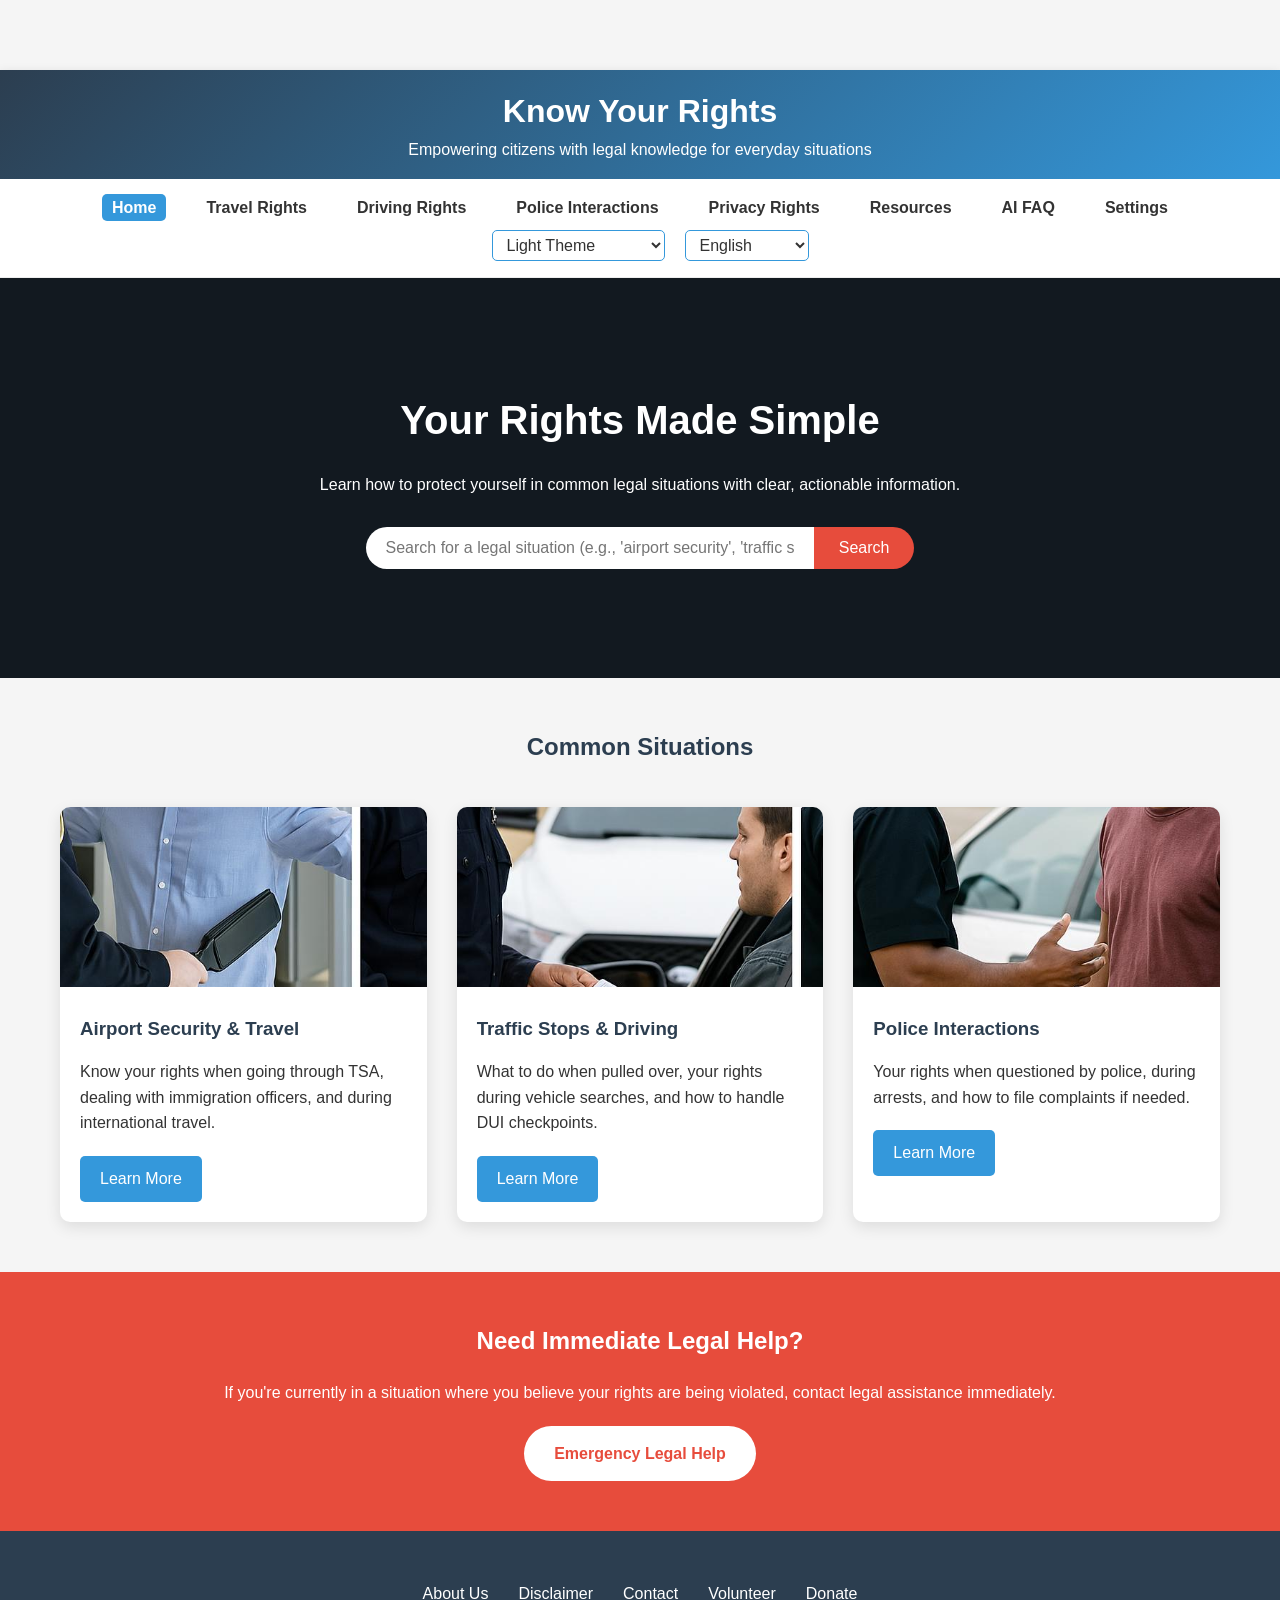
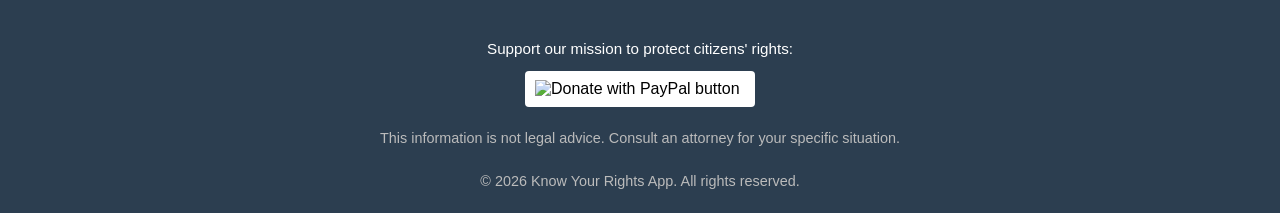
==== commit 60829d77: "enhance: mobile viewport, legal pages, responsive CSS" ====
--- a/index.html
+++ b/index.html
@@ -5,6 +5,21 @@
     <meta name="viewport" content="width=device-width, initial-scale=1.0">
     <title>Know Your Rights - Legal Help for Citizens</title>
     <link rel="stylesheet" href="styles.css">
+<meta name="viewport" content="width=device-width, initial-scale=1, viewport-fit=cover" />
+  <meta name="mobile-web-app-capable" content="yes" />
+  <meta name="apple-mobile-web-app-capable" content="yes" />
+  <meta name="theme-color" content="#0f766e" />
+  <style id="mobile-enhance">
+    *, *::before, *::after { box-sizing: border-box; }
+    html { -webkit-text-size-adjust: 100%; text-size-adjust: 100%; }
+    body { margin: 0; overflow-x: hidden; }
+    img, video, iframe, svg, canvas, table { max-width: 100%; height: auto; }
+    input, select, textarea, button { max-width: 100%; font-size: 16px; }
+    @media (max-width: 768px) {
+      body { padding-left: 12px; padding-right: 12px; }
+      h1 { font-size: 1.5rem; }
+    }
+  </style>
 </head>
 <body>
     <header>
